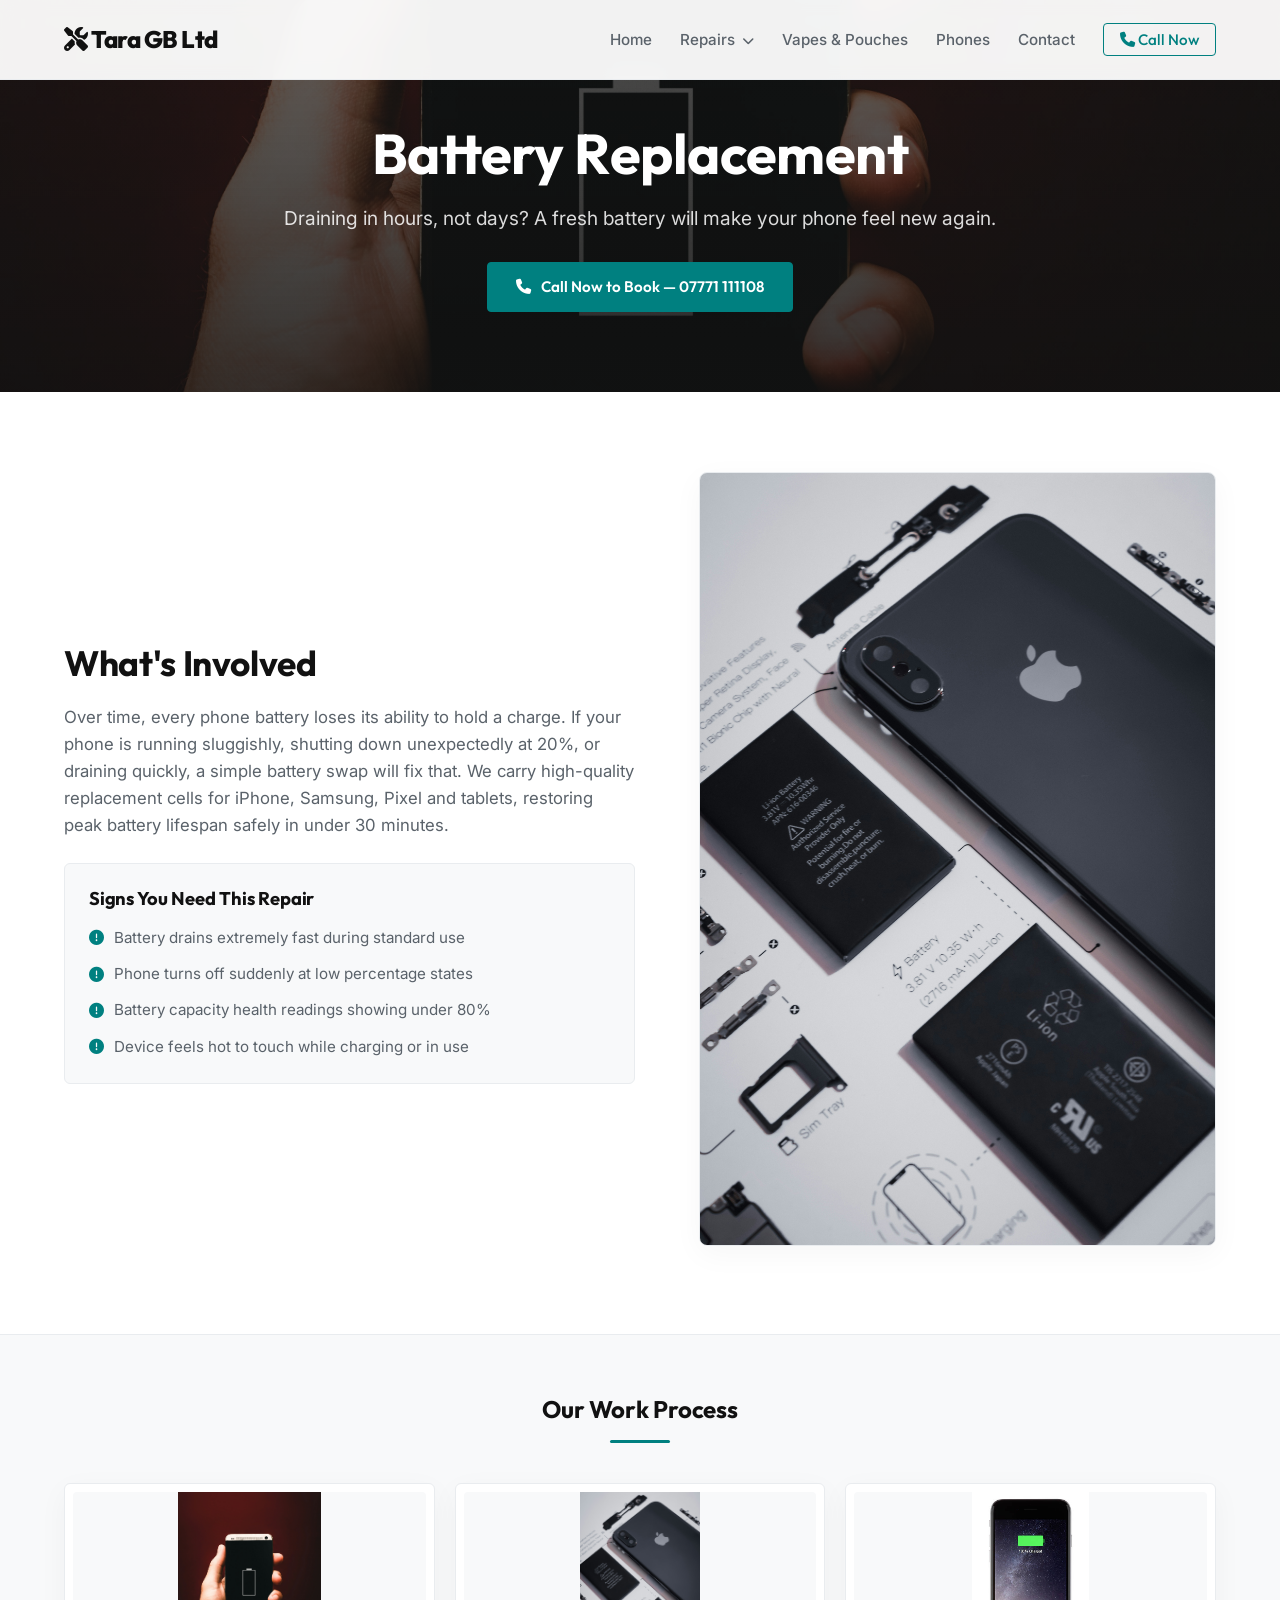
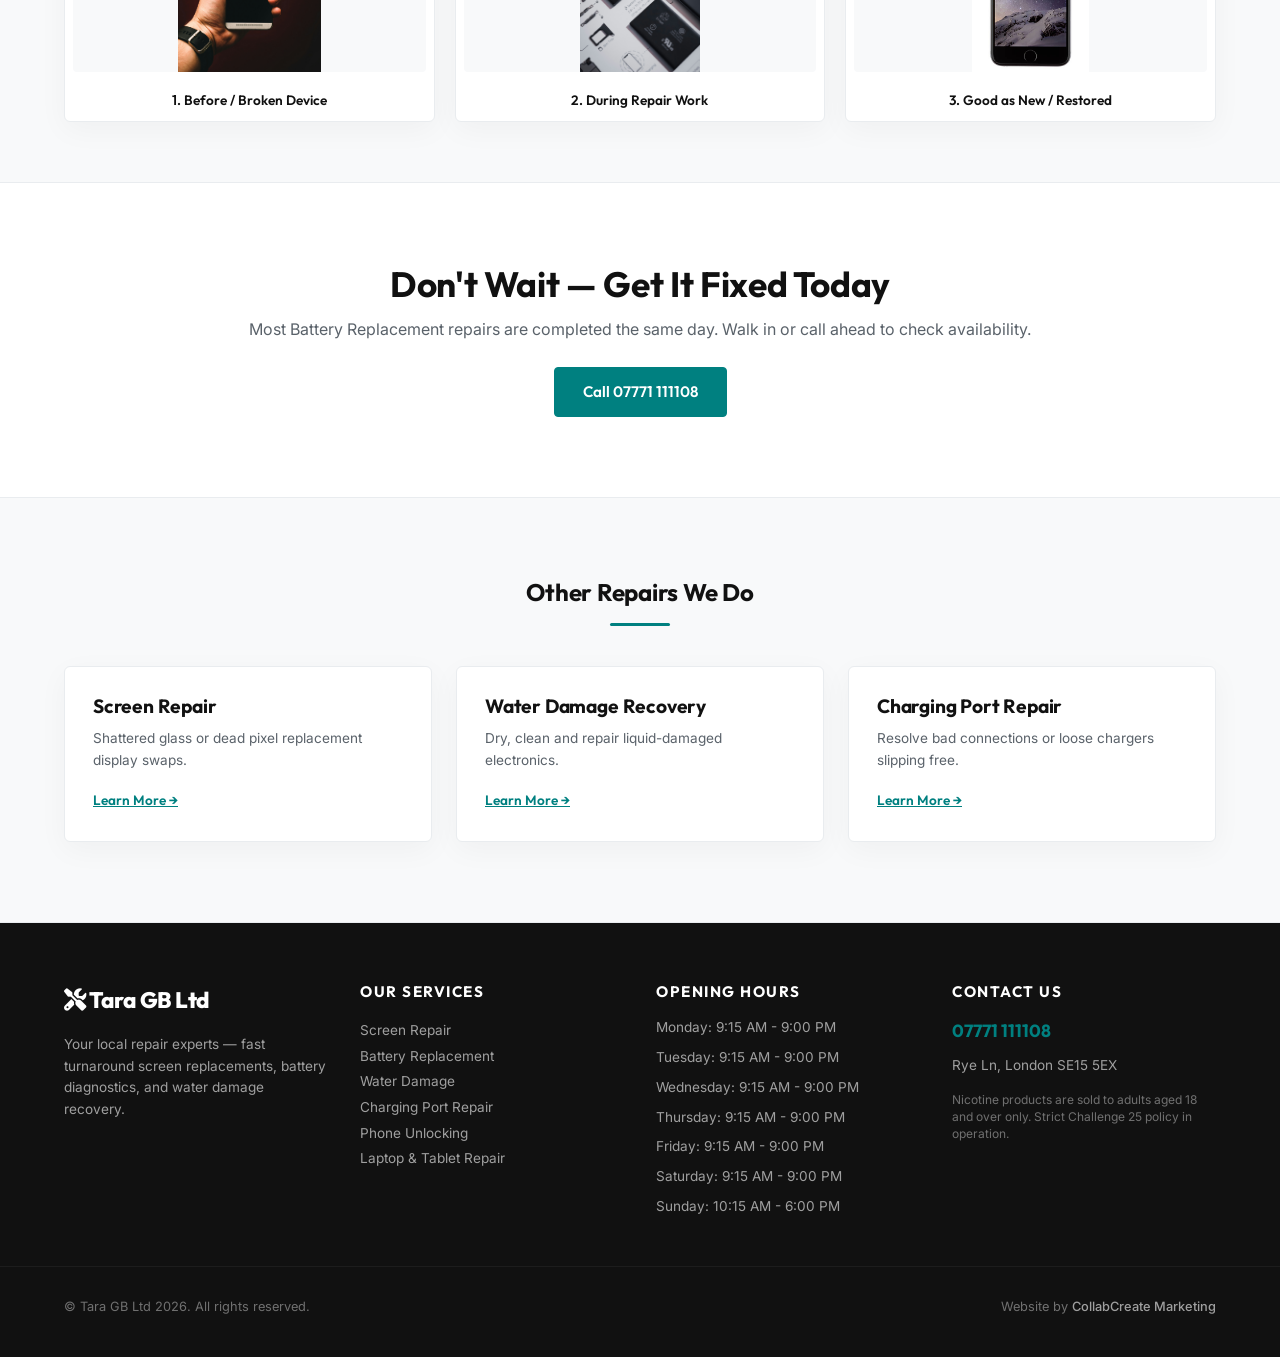
==== battery-replacement.html @ f4a38787 "Initial deploy of premium responsive site" ====
<!DOCTYPE html>
<html lang="en">
<head>
    <meta charset="UTF-8">
    <meta name="viewport" content="width=device-width, initial-scale=1.0">
    <title>Battery Replacement Repairs | Tara GB Ltd Peckham Rye, London</title>
    <link rel="stylesheet" href="styles.css">
    <link href="https://fonts.googleapis.com/css2?family=Inter:wght@300;400;500;600;700&family=Outfit:wght@400;500;600;700;800&display=swap" rel="stylesheet">
    <link rel="stylesheet" href="https://cdnjs.cloudflare.com/ajax/libs/font-awesome/6.4.0/css/all.min.css">
    
    <!-- Open Graph Metadata -->
    <meta property="og:title" content="Battery Replacement Repairs | Tara GB Ltd Peckham Rye, London">
    <meta property="og:description" content="Fast, premium screen repairs, battery replacements, water damage recovery, vapes, pouches, and refurbished phones in Peckham Rye, London.">
    <meta property="og:image" content="https://mowleed2000.github.io/tara-gb-ltd/storefront.webp">
    <meta property="og:url" content="https://mowleed2000.github.io/tara-gb-ltd/battery-replacement.html">
    <meta property="og:type" content="website">

    <!-- Microsoft Clarity Tracking Code -->
    <script type="text/javascript">
        (function(c,l,a,r,i,t,y){
            c[a]=c[a]||function(){(c[a].q=c[a].q||[]).push(arguments)};
            t=l.createElement(r);t.async=1;t.src="https://www.clarity.ms/tag/"+i;
            y=l.getElementsByTagName(r)[0];y.parentNode.insertBefore(t,y);
        })(window, document, "clarity", "script", "x1smlah9oa");
    </script>
</head>
<body>

    <nav class="navbar">
        <div class="container nav-container">
            <a href="index.html" class="logo"><i class="fa-solid fa-screwdriver-wrench"></i> Tara GB Ltd</a>
            <ul class="nav-links" id="navLinks">
                <li><a href="index.html">Home</a></li>
                <li class="dropdown">
                    <a href="#" class="dropdown-trigger">Repairs <i class="fa-solid fa-chevron-down" style="font-size:0.75rem; margin-left:3px;"></i></a>
                    <ul class="dropdown-menu">
                        <li><a href="screen-repair.html">Screen Repair</a></li>
                        <li><a href="battery-replacement.html">Battery Replacement</a></li>
                        <li><a href="water-damage.html">Water Damage</a></li>
                        <li><a href="charging-port.html">Charging Port Repair</a></li>
                        <li><a href="phone-unlocking.html">Phone Unlocking</a></li>
                        <li><a href="laptop-tablet.html">Laptop &amp; Tablet Repair</a></li>
                    </ul>
                </li>
                <li><a href="vapes-pouches.html">Vapes &amp; Pouches</a></li>
                <li><a href="phones-in-store.html">Phones</a></li>
                <li><a href="contact.html">Contact</a></li>
                <li><a href="tel:07771111108" class="btn-nav-cta"><i class="fa-solid fa-phone"></i> Call Now</a></li>
            </ul>
            <div class="hamburger" id="hamburger"><i class="fa-solid fa-bars"></i></div>
        </div>
    </nav>

            <section class="service-hero" style="background-image: linear-gradient(rgba(17, 17, 17, 0.65), rgba(17, 17, 17, 0.85)), url('Battery Replacment page 1.jpg');">
                <div class="container text-center reveal">
                    <h1>Battery Replacement</h1>
                    <p>Draining in hours, not days? A fresh battery will make your phone feel new again.</p>
                    <a href="tel:07771111108" class="btn btn-primary"><i class="fa-solid fa-phone"></i> Call Now to Book — 07771 111108</a>
                </div>
            </section>

            <section class="service-details">
                <div class="container details-grid">
                    <div class="details-text reveal">
                        <h2>What's Involved</h2>
                        <p>Over time, every phone battery loses its ability to hold a charge. If your phone is running sluggishly, shutting down unexpectedly at 20%, or draining quickly, a simple battery swap will fix that. We carry high-quality replacement cells for iPhone, Samsung, Pixel and tablets, restoring peak battery lifespan safely in under 30 minutes.</p>
                        
                        <div class="symptoms-box">
                            <h3>Signs You Need This Repair</h3>
                            <ul class="symptoms-list">
                                <li><i class='fa-solid fa-circle-exclamation'></i> Battery drains extremely fast during standard use</li><li><i class='fa-solid fa-circle-exclamation'></i> Phone turns off suddenly at low percentage states</li><li><i class='fa-solid fa-circle-exclamation'></i> Battery capacity health readings showing under 80%</li><li><i class='fa-solid fa-circle-exclamation'></i> Device feels hot to touch while charging or in use</li>
                            </ul>
                        </div>
                    </div>
                    <div class="details-image reveal">
                        <img src="Battery replacment page 2.jpg" alt="Technician working on device" class="in-process-img">
                    </div>
                </div>
            </section>

            <section class="service-gallery">
                <div class="container">
                    <div class="section-header text-center reveal">
                        <h2>Our Work Process</h2>
                        <div class="accent-divider"></div>
                    </div>
                    <div class="gallery-row battery-gallery reveal">
                        <div class="gallery-item-wrapper" onclick="openLightbox('Battery Replacment page 1.jpg', 'Before / Broken Device')">
                            <img src="Battery Replacment page 1.jpg" alt="Before repair">
                            <span>1. Before / Broken Device</span>
                        </div>
                        <div class="gallery-item-wrapper" onclick="openLightbox('Battery replacment page 2.jpg', 'During Repair Work')">
                            <img src="Battery replacment page 2.jpg" alt="During repair">
                            <span>2. During Repair Work</span>
                        </div>
                        <div class="gallery-item-wrapper" onclick="openLightbox('Battery fixed 100 percent.jpg', 'Good as New / Restored')">
                            <img src="Battery fixed 100 percent.jpg" alt="After repair">
                            <span>3. Good as New / Restored</span>
                        </div>
                    </div>
                </div>
            </section>

            <section class="service-cta text-center reveal">
                <div class="container">
                    <h2>Don't Wait — Get It Fixed Today</h2>
                    <p>Most Battery Replacement repairs are completed the same day. Walk in or call ahead to check availability.</p>
                    <a href="tel:07771111108" class="btn btn-primary">Call 07771 111108</a>
                </div>
            </section>

            <section class="related-services">
                <div class="container">
                    <div class="section-header text-center reveal">
                        <h2>Other Repairs We Do</h2>
                        <div class="accent-divider"></div>
                    </div>
                    <div class="related-grid reveal">
                        
                <div class="related-card">
                    <h3>Screen Repair</h3>
                    <p>Shattered glass or dead pixel replacement display swaps.</p>
                    <a href="screen-repair.html" class="learn-more">Learn More &rarr;</a>
                </div>
        
                <div class="related-card">
                    <h3>Water Damage Recovery</h3>
                    <p>Dry, clean and repair liquid-damaged electronics.</p>
                    <a href="water-damage.html" class="learn-more">Learn More &rarr;</a>
                </div>
        
                <div class="related-card">
                    <h3>Charging Port Repair</h3>
                    <p>Resolve bad connections or loose chargers slipping free.</p>
                    <a href="charging-port.html" class="learn-more">Learn More &rarr;</a>
                </div>
        
                    </div>
                </div>
            </section>
        
    <!-- Lightbox Modal -->
    <div id="lightboxModal" class="lightbox">
        <span class="lightbox-close" onclick="closeLightbox()">&times;</span>
        <img class="lightbox-content" id="lightboxImg">
        <div id="lightboxCaption" class="lightbox-caption"></div>
    </div>

    <footer class="footer">
        <div class="container footer-grid">
            <div class="footer-brand">
                <a href="index.html" class="footer-logo"><i class="fa-solid fa-screwdriver-wrench"></i> Tara GB Ltd</a>
                <p style="margin-top: 15px; font-size: 0.85rem; line-height: 1.6; color: rgba(255, 255, 255, 0.6);">Your local repair experts — fast turnaround screen replacements, battery diagnostics, and water damage recovery.</p>
            </div>
            <div class="footer-links">
                <h4>Our Services</h4>
                <p><a href="screen-repair.html">Screen Repair</a></p>
                <p><a href="battery-replacement.html">Battery Replacement</a></p>
                <p><a href="water-damage.html">Water Damage</a></p>
                <p><a href="charging-port.html">Charging Port Repair</a></p>
                <p><a href="phone-unlocking.html">Phone Unlocking</a></p>
                <p><a href="laptop-tablet.html">Laptop &amp; Tablet Repair</a></p>
            </div>
            <div class="footer-hours">
                <h4>Opening Hours</h4>
                <ul>
                    <li>Monday: 9:15 AM - 9:00 PM</li><li>Tuesday: 9:15 AM - 9:00 PM</li><li>Wednesday: 9:15 AM - 9:00 PM</li><li>Thursday: 9:15 AM - 9:00 PM</li><li>Friday: 9:15 AM - 9:00 PM</li><li>Saturday: 9:15 AM - 9:00 PM</li><li>Sunday: 10:15 AM - 6:00 PM</li>
                </ul>
            </div>
            <div class="footer-contact">
                <h4>Contact Us</h4>
                <p class="phone-num"><a href="tel:07771111108">07771 111108</a></p>
                <p style="margin-top: 10px; font-size: 0.85rem; color: rgba(255, 255, 255, 0.6);">Rye Ln, London SE15 5EX</p>
                <p style="margin-top: 15px; font-size: 0.75rem; color: rgba(255, 255, 255, 0.4); line-height: 1.4;">
                    Nicotine products are sold to adults aged 18 and over only. Strict Challenge 25 policy in operation.
                </p>
            </div>
        </div>
        <div class="footer-bottom">
            <div class="container" style="display: flex; justify-content: space-between; flex-wrap: wrap; gap: 10px; width: 100%;">
                <p>&copy; Tara GB Ltd 2026. All rights reserved.</p>
                <p class="agency-credit">Website by <a href="https://collabcreate.co.uk" target="_blank">CollabCreate Marketing</a></p>
            </div>
        </div>
    </footer>
    <script src="script.js"></script>
</body>
</html>
---- styles.css ----
/* CCM Tech Repair Site Stylesheet */
:root {
    --bg-main: #ffffff;
    --bg-card: #ffffff;
    --bg-alternate: #f8f9fa;
    --text-main: #111111;
    --text-muted: #5a626a;
    --border-color: #e9ecef;
    --primary: #008080;
    --primary-hover: #005a5a;
    --primary-glow: rgba(0, 128, 128, 0.15);
    --shadow: 0 8px 30px rgba(0, 0, 0, 0.04);
    --font-sans: 'Inter', sans-serif;
    --font-heading: 'Outfit', sans-serif;
    --nav-height: 80px;
}

/* Global Reset */
* {
    margin: 0;
    padding: 0;
    box-sizing: border-box;
}

html, body {
    width: 100%;
    overflow-x: hidden;
    background-color: var(--bg-main);
    color: var(--text-main);
    font-family: var(--font-sans);
    line-height: 1.6;
    scroll-behavior: smooth;
}

/* Layout Utilities */
.container {
    max-width: 1200px;
    margin: 0 auto;
    padding: 0 24px;
    width: 100%;
}

.text-center {
    text-align: center;
}

.primary-text {
    color: var(--primary);
}

.accent-divider {
    width: 60px;
    height: 3px;
    background-color: var(--primary);
    margin: 16px auto 0;
    border-radius: 2px;
}

.section-subtitle {
    display: inline-block;
    font-family: var(--font-heading);
    font-size: 0.8rem;
    font-weight: 700;
    text-transform: uppercase;
    letter-spacing: 3px;
    color: var(--primary);
    margin-bottom: 12px;
}

/* Typography */
h1, h2, h3, h4 {
    font-family: var(--font-heading);
    font-weight: 700;
    letter-spacing: -0.01em;
    line-height: 1.2;
}

/* Scroll Animations */
.reveal {
    opacity: 0;
    transform: translateY(30px);
    transition: all 0.8s cubic-bezier(0.16, 1, 0.3, 1);
}

.reveal.active {
    opacity: 1;
    transform: translateY(0);
}

/* Buttons */
.btn {
    display: inline-flex;
    align-items: center;
    justify-content: center;
    gap: 10px;
    padding: 12px 28px;
    font-family: var(--font-heading);
    font-size: 0.95rem;
    font-weight: 600;
    text-decoration: none;
    border-radius: 4px;
    transition: all 0.3s ease;
    cursor: pointer;
    border: none;
}

.btn-primary {
    background-color: var(--primary);
    color: #ffffff;
    border: 1px solid var(--primary);
}

.btn-primary:hover {
    background-color: var(--primary-hover);
    border-color: var(--primary-hover);
    transform: translateY(-2px);
    box-shadow: 0 8px 20px var(--primary-glow);
}

.btn-outline {
    background-color: transparent;
    color: var(--text-main);
    border: 1px solid var(--border-color);
}

.btn-outline:hover {
    background-color: var(--bg-alternate);
    border-color: var(--primary);
    color: var(--primary);
    transform: translateY(-2px);
}

/* Navigation Bar */
.navbar {
    position: fixed;
    top: 0;
    left: 0;
    width: 100%;
    height: var(--nav-height);
    background-color: rgba(255, 255, 255, 0.95);
    backdrop-filter: blur(8px);
    -webkit-backdrop-filter: blur(8px);
    border-bottom: 1px solid var(--border-color);
    z-index: 1000;
    display: flex;
    align-items: center;
}

.nav-container {
    display: flex;
    justify-content: space-between;
    align-items: center;
}

.logo {
    font-family: var(--font-heading);
    font-size: 1.5rem;
    font-weight: 800;
    color: var(--text-main);
    text-decoration: none;
    letter-spacing: -0.5px;
}

.nav-links {
    display: flex;
    align-items: center;
    list-style: none;
    gap: 28px;
}

.nav-links a {
    color: var(--text-muted);
    text-decoration: none;
    font-size: 0.95rem;
    font-weight: 500;
    transition: color 0.3s ease;
}

.nav-links a:hover {
    color: var(--text-main);
}

.btn-nav-cta {
    background-color: transparent;
    color: var(--primary) !important;
    border: 1px solid var(--primary);
    padding: 6px 16px;
    border-radius: 4px;
    font-family: var(--font-heading);
    font-size: 0.85rem;
    font-weight: 600;
    transition: all 0.3s ease;
}

.btn-nav-cta:hover {
    background-color: var(--primary);
    color: #ffffff !important;
}

.hamburger {
    display: none;
    color: var(--text-main);
    font-size: 1.4rem;
    cursor: pointer;
}

/* Dropdown Menu */
.dropdown {
    position: relative;
}

.dropdown-menu {
    display: none;
    position: absolute;
    top: 100%;
    left: 0;
    background-color: var(--bg-card);
    border: 1px solid var(--border-color);
    box-shadow: var(--shadow);
    list-style: none;
    min-width: 220px;
    border-radius: 4px;
    padding: 10px 0;
    z-index: 100;
}

.dropdown-menu li a {
    display: block;
    padding: 10px 20px;
    color: var(--text-main);
    font-size: 0.9rem;
    text-transform: none;
    letter-spacing: normal;
}

.dropdown-menu li a:hover {
    background-color: var(--bg-alternate);
    color: var(--primary);
}

.dropdown:hover .dropdown-menu {
    display: block;
}

/* Hero Section */
.hero {
    padding: calc(var(--nav-height) + 60px) 0 80px;
    background-size: cover;
    background-position: center;
    position: relative;
}

.hero-grid {
    display: grid;
    grid-template-columns: 1.1fr 0.9fr;
    gap: 48px;
    align-items: center;
}

.hero-content .eyebrow {
    font-family: var(--font-heading);
    color: var(--primary);
    font-size: 0.8rem;
    font-weight: 700;
    text-transform: uppercase;
    letter-spacing: 3px;
    margin-bottom: 20px;
    display: block;
}

.hero h1 {
    font-size: 3.8rem;
    margin-bottom: 20px;
    color: var(--text-main);
}

.hero-tagline {
    font-size: 1.15rem;
    color: var(--text-muted);
    margin-bottom: 32px;
}

.hero-btns {
    display: flex;
    gap: 16px;
    margin-bottom: 32px;
}

.walk-ins-tag {
    display: flex;
    flex-wrap: wrap;
    gap: 12px;
}

.badge {
    display: inline-flex;
    align-items: center;
    gap: 6px;
    background-color: var(--bg-alternate);
    border: 1px solid var(--border-color);
    color: var(--text-muted);
    padding: 6px 12px;
    border-radius: 4px;
    font-size: 0.8rem;
    font-weight: 600;
}

.badge i {
    color: var(--primary);
}

.hero-image-wrapper {
    position: relative;
    width: 100%;
}

.hero-image-frame {
    position: relative;
    border: 1px solid var(--border-color);
    padding: 10px;
    border-radius: 8px;
    background-color: var(--bg-card);
    box-shadow: var(--shadow);
    cursor: pointer;
    overflow: hidden;
}

.hero-image {
    width: 100%;
    border-radius: 4px;
    display: block;
    object-fit: cover;
    aspect-ratio: 4/5;
    transition: transform 0.5s ease;
}

.hero-image-frame:hover .hero-image {
    transform: scale(1.02);
}

.frame-overlay {
    position: absolute;
    top: 10px;
    left: 10px;
    right: 10px;
    bottom: 10px;
    background-color: rgba(17, 17, 17, 0.85);
    display: flex;
    flex-direction: column;
    align-items: center;
    justify-content: center;
    gap: 10px;
    color: #ffffff;
    opacity: 0;
    transition: opacity 0.3s ease;
    border-radius: 4px;
}

.hero-image-frame:hover .frame-overlay {
    opacity: 1;
}

.frame-overlay i {
    font-size: 1.8rem;
    color: var(--primary);
}

.frame-overlay span {
    font-family: var(--font-heading);
    font-size: 0.8rem;
    font-weight: 600;
    text-transform: uppercase;
    letter-spacing: 1.5px;
}

/* Services Grid on Home */
.services {
    padding: 80px 0;
    background-color: var(--bg-alternate);
    border-top: 1px solid var(--border-color);
    border-bottom: 1px solid var(--border-color);
}

.services .section-header {
    margin-bottom: 48px;
}

.services .subheading {
    color: var(--text-muted);
    font-size: 1.05rem;
    margin-top: 8px;
}

.services-grid {
    display: grid;
    grid-template-columns: repeat(3, 1fr);
    gap: 24px;
}

.service-card-link {
    text-decoration: none;
}

.service-card {
    height: 280px;
    border-radius: 8px;
    background-size: cover;
    background-position: center;
    position: relative;
    overflow: hidden;
    display: flex;
    align-items: flex-end;
    transition: transform 0.3s ease, box-shadow 0.3s ease;
}

.service-card::after {
    content: '';
    position: absolute;
    top: 0;
    left: 0;
    width: 100%;
    height: 100%;
    background: linear-gradient(to top, rgba(17, 17, 17, 0.95) 0%, rgba(17, 17, 17, 0.4) 60%, rgba(17, 17, 17, 0.1) 100%);
    z-index: 1;
    transition: background 0.3s ease;
}

.service-card:hover {
    transform: translateY(-4px);
    box-shadow: 0 12px 30px rgba(0, 0, 0, 0.15);
}

.service-card:hover::after {
    background: linear-gradient(to top, rgba(17, 17, 17, 0.98) 0%, rgba(17, 17, 17, 0.5) 60%, rgba(17, 17, 17, 0.2) 100%);
}

.card-content {
    padding: 24px;
    color: #ffffff;
    width: 100%;
    z-index: 2;
}

.service-card h3 {
    font-size: 1.4rem;
    margin-bottom: 6px;
    color: #ffffff;
}

.service-card p {
    font-size: 0.85rem;
    color: rgba(255, 255, 255, 0.8);
    margin-bottom: 12px;
}

.learn-more {
    font-family: var(--font-heading);
    font-size: 0.85rem;
    font-weight: 600;
    color: var(--primary);
}

/* Why Us Section */
.why-us {
    padding: 80px 0;
}

.why-us-grid {
    display: grid;
    grid-template-columns: repeat(3, 1fr);
    gap: 32px;
    margin-top: 48px;
}

.why-card {
    background-color: var(--bg-card);
    border: 1px solid var(--border-color);
    border-radius: 8px;
    padding: 32px;
    box-shadow: var(--shadow);
}

.why-icon {
    font-size: 2.2rem;
    color: var(--primary);
    margin-bottom: 20px;
}

.why-card h3 {
    font-size: 1.25rem;
    margin-bottom: 12px;
}

.why-card p {
    color: var(--text-muted);
    font-size: 0.9rem;
}

/* Vapes Teaser */
.vapes-teaser {
    padding: 80px 0;
    background-color: var(--bg-alternate);
    border-top: 1px solid var(--border-color);
    border-bottom: 1px solid var(--border-color);
}

.vapes-teaser-grid {
    display: grid;
    grid-template-columns: 1.1fr 0.9fr;
    gap: 48px;
    align-items: center;
}

.vapes-teaser-content h2 {
    font-size: 2.5rem;
    margin-bottom: 16px;
}

.vapes-teaser-content p {
    color: var(--text-muted);
    margin-bottom: 24px;
    font-size: 1.05rem;
}

.disclaimer-text {
    font-size: 0.75rem;
    color: var(--text-muted);
    margin-top: 16px;
}

.vape-brand-anchors {
    display: flex;
    justify-content: center;
    gap: 20px;
}

.teaser-brand-img {
    width: 45%;
    max-width: 180px;
    border-radius: 8px;
    border: 1px solid var(--border-color);
    box-shadow: var(--shadow);
}

/* Phones Teaser */
.phones-teaser {
    padding: 80px 0;
}

.phones-teaser-grid {
    display: grid;
    grid-template-columns: 1fr 1fr;
    gap: 48px;
    align-items: center;
}

.phones-teaser-content h2 {
    font-size: 2.5rem;
    margin-bottom: 16px;
}

.phones-teaser-content p {
    color: var(--text-muted);
    margin-bottom: 24px;
    font-size: 1.05rem;
}

.phone-anchors-grid {
    display: grid;
    grid-template-columns: repeat(3, 1fr);
    gap: 16px;
}

.phone-item-card {
    text-align: center;
    background-color: var(--bg-alternate);
    border: 1px solid var(--border-color);
    padding: 16px;
    border-radius: 8px;
}

.phone-item-card img {
    width: 100%;
    height: auto;
    max-height: 120px;
    object-fit: contain;
    margin-bottom: 10px;
}

.phone-item-card span {
    font-family: var(--font-heading);
    font-size: 0.8rem;
    font-weight: 600;
}

/* Reviews on Home */
.reviews {
    padding: 80px 0;
    background-color: var(--bg-alternate);
    border-top: 1px solid var(--border-color);
    border-bottom: 1px solid var(--border-color);
}

.reviews-grid {
    display: grid;
    grid-template-columns: repeat(3, 1fr);
    gap: 24px;
    margin-top: 40px;
}

.review-card {
    background-color: var(--bg-card);
    border: 1px solid var(--border-color);
    padding: 32px;
    border-radius: 6px;
    box-shadow: var(--shadow);
    display: flex;
    flex-direction: column;
    justify-content: space-between;
}

.review-card .review-text {
    font-style: italic;
    font-size: 0.95rem;
    color: var(--text-muted);
    margin-bottom: 20px;
}

.review-author {
    font-family: var(--font-heading);
    font-weight: 600;
    font-size: 0.85rem;
    display: flex;
    justify-content: space-between;
    align-items: center;
}

.stars {
    color: #ffb400;
    font-size: 0.8rem;
}

/* Final CTA */
.final-cta {
    padding: 100px 0;
    background-size: cover;
    background-position: center;
    color: #ffffff;
}

.final-cta h2 {
    font-size: 3rem;
    margin-bottom: 16px;
    color: #ffffff;
}

.final-cta p {
    font-size: 1.15rem;
    color: rgba(255, 255, 255, 0.85);
    margin-bottom: 30px;
}

.btn-large {
    padding: 14px 40px;
    font-size: 1.1rem;
}

/* Service Page Styling */
.service-hero {
    padding: 120px 0 80px;
    background-size: cover;
    background-position: center;
    color: #ffffff;
}

.service-hero h1 {
    font-size: 3.5rem;
    color: #ffffff;
    margin-bottom: 16px;
}

.service-hero p {
    font-size: 1.2rem;
    color: rgba(255, 255, 255, 0.85);
    margin-bottom: 28px;
}

.details-grid {
    display: grid;
    grid-template-columns: 1.05fr 0.95fr;
    gap: 64px;
    align-items: center;
}

.service-details {
    padding: 80px 0;
}

.details-text h2 {
    font-size: 2.2rem;
    margin-bottom: 20px;
}

.details-text p {
    color: var(--text-muted);
    font-size: 1.05rem;
    margin-bottom: 24px;
}

.symptoms-box {
    background-color: var(--bg-alternate);
    border: 1px solid var(--border-color);
    padding: 24px;
    border-radius: 6px;
}

.symptoms-box h3 {
    font-size: 1.15rem;
    margin-bottom: 16px;
}

.symptoms-list {
    list-style: none;
    display: flex;
    flex-direction: column;
    gap: 12px;
}

.symptoms-list li {
    font-size: 0.95rem;
    color: var(--text-muted);
    display: flex;
    align-items: center;
    gap: 10px;
}

.symptoms-list li i {
    color: var(--primary);
}

.in-process-img {
    width: 100%;
    border-radius: 8px;
    border: 1px solid var(--border-color);
    box-shadow: var(--shadow);
}

.service-gallery {
    padding: 60px 0;
    background-color: var(--bg-alternate);
    border-top: 1px solid var(--border-color);
    border-bottom: 1px solid var(--border-color);
}

.gallery-row {
    display: grid;
    grid-template-columns: repeat(auto-fit, minmax(250px, 1fr));
    gap: 20px;
    margin-top: 40px;
}

.gallery-item-wrapper {
    background-color: var(--bg-card);
    border: 1px solid var(--border-color);
    border-radius: 6px;
    padding: 8px;
    cursor: pointer;
    text-align: center;
    box-shadow: var(--shadow);
}

.gallery-item-wrapper img {
    width: 100%;
    height: 180px;
    object-fit: cover;
    border-radius: 4px;
    margin-bottom: 8px;
}

.gallery-item-wrapper span {
    font-family: var(--font-heading);
    font-size: 0.85rem;
    font-weight: 600;
}

/* Battery gallery containment (Checklist Issue 6) */
.battery-gallery .gallery-item-wrapper img {
    object-fit: contain !important;
    background-color: var(--bg-alternate);
}

.service-cta {
    padding: 80px 0;
}

.service-cta h2 {
    font-size: 2.2rem;
    margin-bottom: 12px;
}

.service-cta p {
    color: var(--text-muted);
    margin-bottom: 24px;
}

.related-services {
    padding: 80px 0;
    background-color: var(--bg-alternate);
    border-top: 1px solid var(--border-color);
}

.related-grid {
    display: grid;
    grid-template-columns: repeat(3, 1fr);
    gap: 24px;
    margin-top: 40px;
}

.related-card {
    background-color: var(--bg-card);
    border: 1px solid var(--border-color);
    padding: 28px;
    border-radius: 6px;
    box-shadow: var(--shadow);
}

.related-card h3 {
    font-size: 1.2rem;
    margin-bottom: 10px;
}

.related-card p {
    font-size: 0.85rem;
    color: var(--text-muted);
    margin-bottom: 16px;
}

/* Page Hero Template */
.page-hero {
    padding: calc(var(--nav-height) + 40px) 0 40px;
    border-bottom: 1px solid var(--border-color);
    background-color: var(--bg-alternate);
}

.page-hero h1 {
    font-size: 3rem;
    margin-bottom: 8px;
}

.page-hero p {
    font-size: 1.1rem;
    color: var(--text-muted);
}

/* Vapes Page Specific */
.pouches-section, .vapes-section {
    padding: 80px 0;
}

.pouches-section {
    border-bottom: 1px solid var(--border-color);
}

.pouches-grid {
    display: grid;
    grid-template-columns: repeat(5, 1fr);
    gap: 20px;
    margin-top: 48px;
}

.vapes-grid-two {
    display: grid;
    grid-template-columns: repeat(2, 1fr);
    gap: 24px;
    max-width: 600px;
    margin: 48px auto 0;
}

.brand-card, .brand-card-two {
    background-color: var(--bg-card);
    border: 1px solid var(--border-color);
    padding: 16px;
    border-radius: 8px;
    text-align: center;
    box-shadow: var(--shadow);
}

.brand-card img, .brand-card-two img {
    width: 100%;
    height: 140px;
    object-fit: contain;
    margin-bottom: 12px;
}

.brand-card h3, .brand-card-two h3 {
    font-size: 1rem;
    font-family: var(--font-heading);
    font-weight: 700;
}

.vapes-cta, .phones-cta, .contact-cta {
    padding: 60px 0;
    background-color: var(--bg-alternate);
    border-top: 1px solid var(--border-color);
    border-bottom: 1px solid var(--border-color);
}

/* Refurbished Phones Page */
.phones-section {
    padding: 80px 0;
}

.intro-paragraph {
    max-width: 700px;
    margin: 0 auto 48px;
    font-size: 1.05rem;
    color: var(--text-muted);
}

.phones-grid {
    display: grid;
    grid-template-columns: repeat(3, 1fr);
    gap: 24px;
}

.phone-product-card {
    background-color: var(--bg-card);
    border: 1px solid var(--border-color);
    padding: 24px;
    border-radius: 8px;
    text-align: center;
    box-shadow: var(--shadow);
}

.phone-product-card img {
    width: 100%;
    height: 180px;
    object-fit: contain;
    margin-bottom: 16px;
}

.phone-product-card h3 {
    font-size: 1.15rem;
    margin-bottom: 8px;
}

.avail-badge {
    display: inline-block;
    font-family: var(--font-heading);
    font-size: 0.75rem;
    font-weight: 700;
    color: var(--primary);
    background-color: var(--primary-glow);
    padding: 4px 12px;
    border-radius: 20px;
}

/* Contact Page Specific */
.contact-details-section {
    padding: 80px 0;
}

.contact-grid-page {
    display: grid;
    grid-template-columns: 1fr 1fr;
    gap: 64px;
    align-items: center;
}

.contact-left-info h2 {
    font-size: 2.5rem;
    margin-bottom: 12px;
}

.phone-large {
    font-family: var(--font-heading);
    font-size: 1.6rem;
    font-weight: 700;
    margin-bottom: 30px;
}

.phone-large a {
    color: var(--primary);
    text-decoration: none;
}

.hours-box h3 {
    font-size: 1.15rem;
    margin-bottom: 16px;
}

.contact-hours-table {
    width: 100%;
    border-collapse: collapse;
}

.contact-hours-table tr {
    border-bottom: 1px solid var(--border-color);
}

.contact-hours-table tr:last-child {
    border-bottom: none;
}

.contact-hours-table td {
    padding: 10px 0;
    font-size: 0.95rem;
    color: var(--text-muted);
}

.contact-hours-table td:last-child {
    text-align: right;
    font-weight: 600;
    color: var(--text-main);
}

.exterior-img-container {
    width: 100%;
}

.exterior-img-style {
    width: 100%;
    max-height: 400px;
    object-fit: contain;
    border-radius: 8px;
    border: 1px solid var(--border-color);
    box-shadow: var(--shadow);
    margin: 0 auto;
    display: block;
}

.map-section {
    padding: 60px 0;
    background-color: var(--bg-alternate);
    border-top: 1px solid var(--border-color);
    border-bottom: 1px solid var(--border-color);
}

.contact-map-wrapper iframe {
    display: block;
    box-shadow: var(--shadow);
    border: 1px solid var(--border-color) !important;
    margin-top: 40px;
}

/* Footer Styling */
.footer {
    padding: 60px 0 40px;
    background-color: #111111;
    color: #ffffff;
    border-top: 1px solid var(--border-color);
}

.footer-grid {
    display: grid;
    grid-template-columns: repeat(4, 1fr);
    gap: 32px;
}

.footer-brand p {
    font-size: 0.85rem;
    color: rgba(255, 255, 255, 0.6);
    margin-top: 12px;
}

.footer-logo {
    font-family: var(--font-heading);
    font-size: 1.4rem;
    font-weight: 800;
    color: #ffffff;
    text-decoration: none;
    letter-spacing: -0.5px;
}

.footer-logo .primary-text {
    color: var(--primary);
}

.footer-links h4, .footer-hours h4, .footer-contact h4 {
    font-size: 0.95rem;
    font-family: var(--font-heading);
    text-transform: uppercase;
    letter-spacing: 1.5px;
    color: #ffffff;
    margin-bottom: 16px;
}

.footer-links p a {
    color: rgba(255, 255, 255, 0.6);
    text-decoration: none;
    font-size: 0.85rem;
    transition: color 0.3s ease;
}

.footer-links p a:hover {
    color: var(--primary);
}

.footer-hours ul {
    list-style: none;
    display: flex;
    flex-direction: column;
    gap: 8px;
    font-size: 0.85rem;
    color: rgba(255, 255, 255, 0.6);
}

.footer-contact p {
    font-size: 0.85rem;
    color: rgba(255, 255, 255, 0.6);
    margin-bottom: 6px;
}

.footer-contact p.phone-num a {
    font-family: var(--font-heading);
    font-weight: 700;
    color: var(--primary);
    font-size: 1.1rem;
    text-decoration: none;
}

.footer-bottom {
    display: flex;
    justify-content: space-between;
    align-items: center;
    border-top: 1px solid rgba(255, 255, 255, 0.05);
    padding-top: 30px;
    margin-top: 48px;
    color: rgba(255, 255, 255, 0.4);
    font-size: 0.8rem;
    flex-wrap: wrap;
    gap: 16px;
}

.agency-credit a {
    color: rgba(255, 255, 255, 0.6);
    text-decoration: none;
    font-weight: 500;
}

.agency-credit a:hover {
    color: var(--primary);
}

/* Lightbox Modal */
.lightbox {
    display: none;
    position: fixed;
    z-index: 2000;
    left: 0;
    top: 0;
    width: 100%;
    height: 100%;
    background-color: rgba(17, 17, 17, 0.95);
    align-items: center;
    justify-content: center;
    flex-direction: column;
}

.lightbox.active {
    display: flex;
    width: 100% !important;
}

.lightbox-content {
    margin: auto;
    display: block;
    max-width: 90%;
    max-height: 80vh;
    border-radius: 8px;
    border: 1px solid var(--border-color);
}

.lightbox-caption {
    margin: 15px auto;
    width: 80%;
    text-align: center;
    color: var(--primary);
    font-family: var(--font-heading);
    font-weight: 600;
    font-size: 1.2rem;
}

.lightbox-close {
    position: absolute;
    top: 24px;
    right: 32px;
    color: #ffffff;
    font-size: 2.5rem;
    font-weight: bold;
    cursor: pointer;
}

.lightbox-close:hover {
    color: var(--primary);
}

/* Responsive Rules (Mobile Optimization Checklist - Issue 3, 5) */
@media (max-width: 992px) {
    h1 { font-size: 2.8rem !important; }
    h2 { font-size: 1.8rem !important; }
    .hero-grid { grid-template-columns: 1fr; text-align: center; }
    .hero-btns { justify-content: center; }
    .walk-ins-tag { justify-content: center; }
    .hero-image-wrapper { max-width: 450px; margin: 0 auto; }
    .services-grid { grid-template-columns: repeat(2, 1fr); }
    .why-us-grid { grid-template-columns: 1fr; gap: 20px; }
    .vapes-teaser-grid, .phones-teaser-grid, .contact-grid-page, .details-grid { grid-template-columns: 1fr; text-align: center; }
    .vape-brand-anchors { justify-content: center; }
    .phone-anchors-grid { max-width: 500px; margin: 0 auto; }
    .reviews-grid, .related-grid, .phones-grid { grid-template-columns: 1fr; }
    .footer-grid { grid-template-columns: repeat(2, 1fr); }
    .pouches-grid { grid-template-columns: repeat(3, 1fr); }
    .exterior-img-style { max-height: 300px; }
}

@media (max-width: 768px) {
    .service-hero h1 { font-size: 2.2rem !important; }
    .page-hero h1 { font-size: 2.2rem !important; }
    .container { padding: 0 20px !important; }
    .hamburger { display: block; }
    .nav-links {
        display: none;
        flex-direction: column;
        position: absolute;
        top: var(--nav-height);
        left: 0;
        right: 0;
        width: 100% !important;
        box-sizing: border-box;
        background-color: rgba(255, 255, 255, 0.98);
        border-bottom: 1px solid var(--border-color);
        padding: 30px;
        gap: 20px;
        align-items: center;
        box-shadow: var(--shadow);
    }
    .nav-links.active { display: flex; }
    .dropdown-menu { 
        position: static; 
        box-shadow: none; 
        border: none; 
        text-align: center; 
        display: none; 
        padding: 10px 0; 
        width: 100%;
        background-color: var(--bg-alternate);
        border-radius: 6px;
    }
    .dropdown-menu.active {
        display: block !important;
    }
    .dropdown:hover .dropdown-menu { display: none; } /* disable hover on mobile */
    .dropdown.active .dropdown-menu { display: block; }
    .footer-grid { grid-template-columns: 1fr; text-align: center; }
    .footer-hours ul { align-items: center; }
    .footer-bottom { flex-direction: column; text-align: center; }
    .pouches-grid { grid-template-columns: repeat(2, 1fr); }
    
    /* Phone Unlocking Hero Position Adjust (Checklist Issue 4) */
    .phone-unlock-hero {
        background-position: center 25% !important;
    }
    
    /* Expand buttons on mobile */
    .btn {
        width: 100%;
    }
    .hero-btns {
        flex-direction: column;
        align-items: center;
        width: 100%;
    }
    .hero-btns .btn {
        width: 100%;
        max-width: 350px;
    }
}
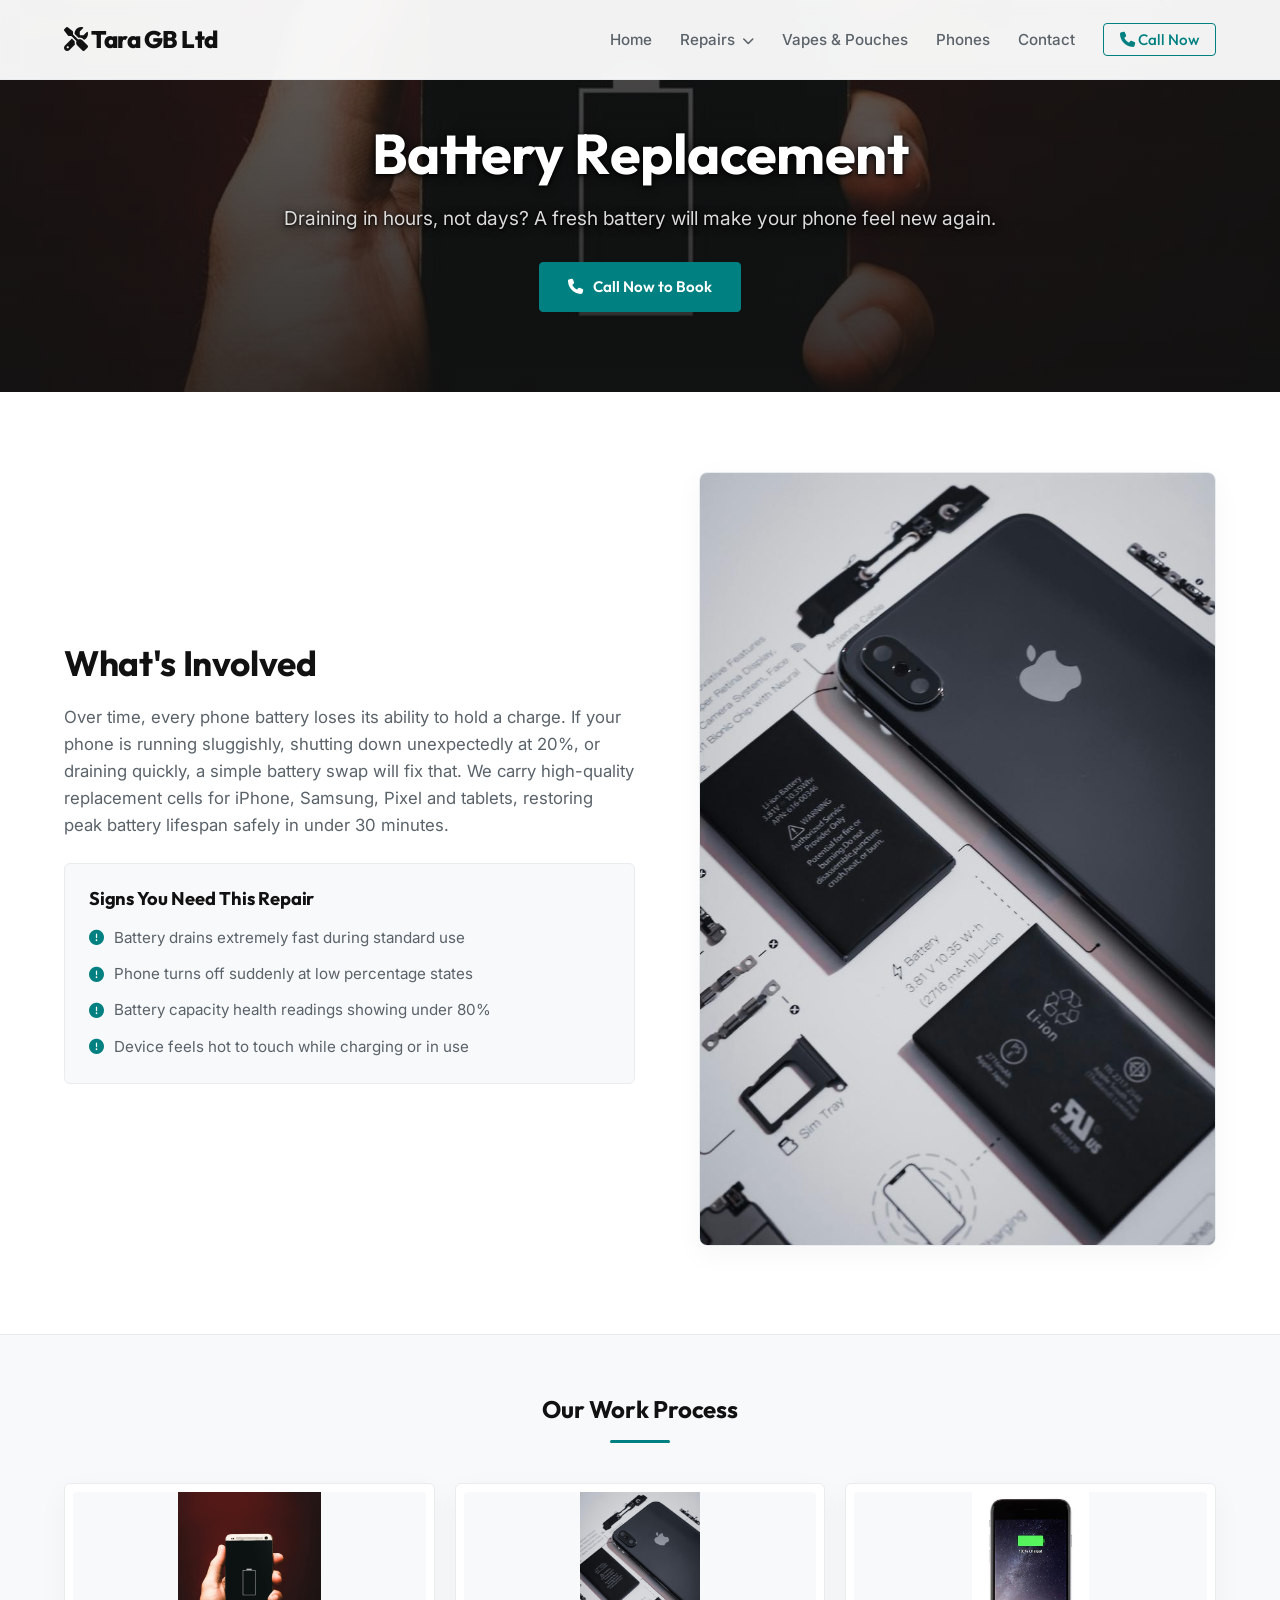
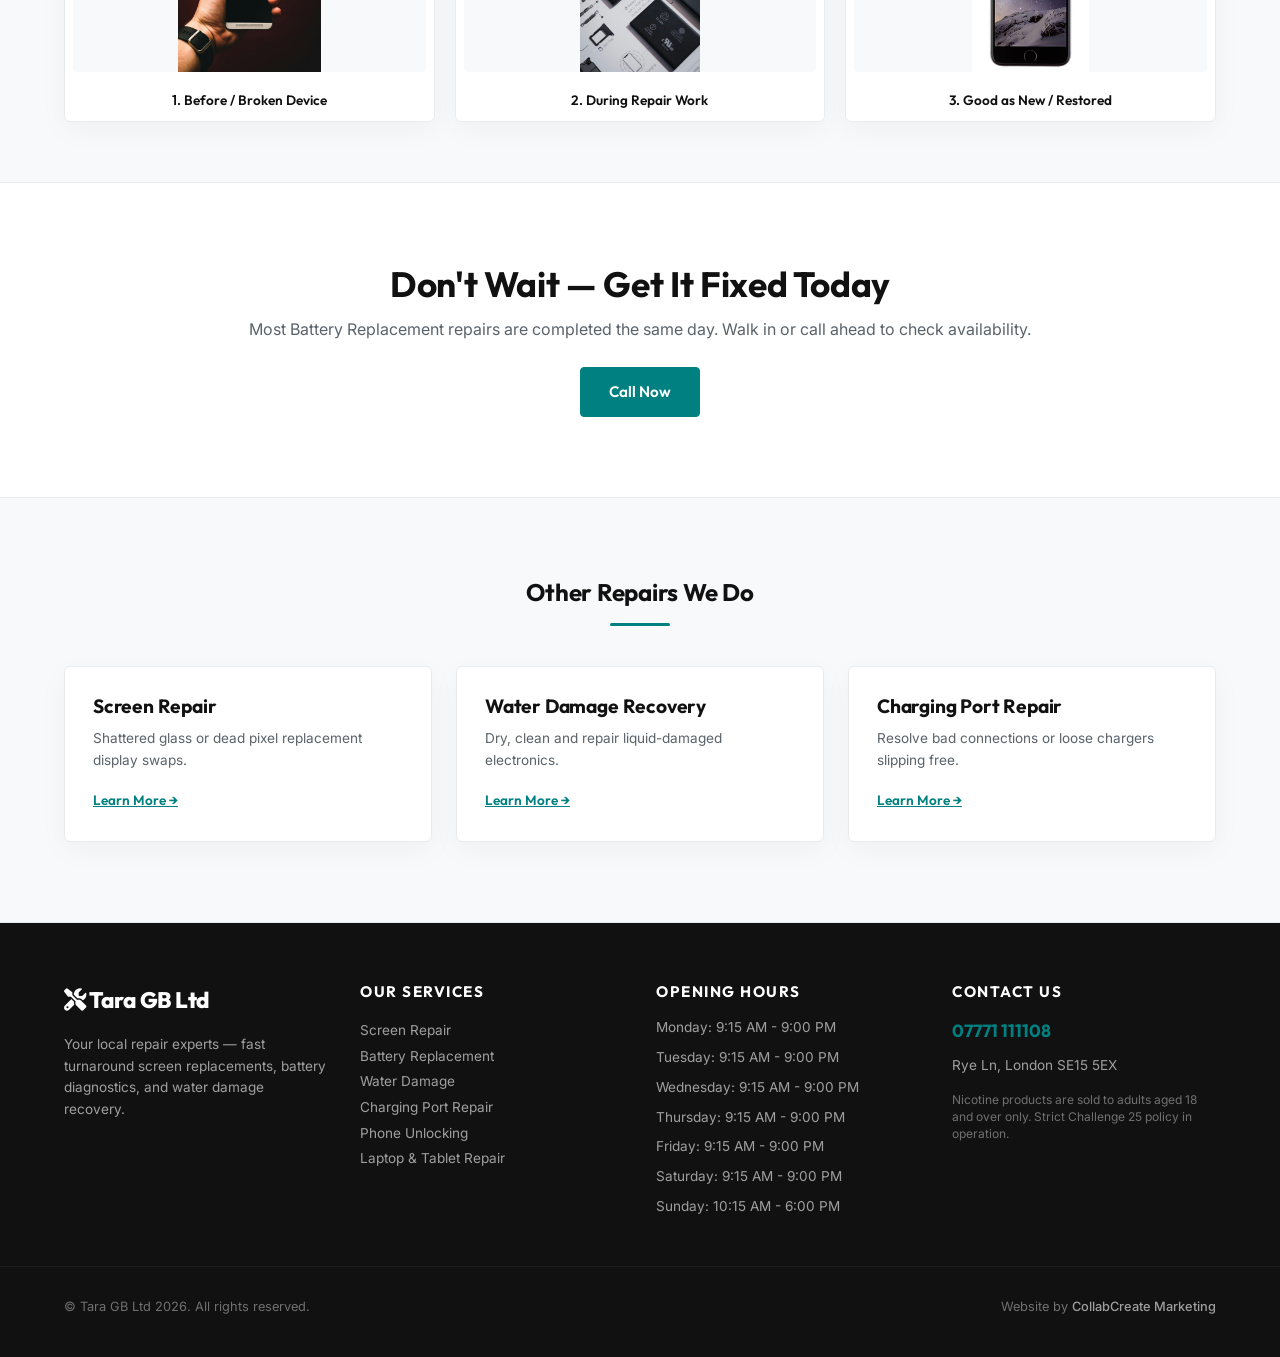
==== commit acf1de15: "Deploy premium responsive outreach site" ====
--- a/battery-replacement.html
+++ b/battery-replacement.html
@@ -55,7 +55,7 @@
                 <div class="container text-center reveal">
                     <h1>Battery Replacement</h1>
                     <p>Draining in hours, not days? A fresh battery will make your phone feel new again.</p>
-                    <a href="tel:07771111108" class="btn btn-primary"><i class="fa-solid fa-phone"></i> Call Now to Book — 07771 111108</a>
+                    <a href="tel:07771111108" class="btn btn-primary"><i class="fa-solid fa-phone"></i> Call Now to Book</a>
                 </div>
             </section>
 
@@ -105,7 +105,7 @@
                 <div class="container">
                     <h2>Don't Wait — Get It Fixed Today</h2>
                     <p>Most Battery Replacement repairs are completed the same day. Walk in or call ahead to check availability.</p>
-                    <a href="tel:07771111108" class="btn btn-primary">Call 07771 111108</a>
+                    <a href="tel:07771111108" class="btn btn-primary">Call Now</a>
                 </div>
             </section>
 
--- a/styles.css
+++ b/styles.css
@@ -413,25 +413,9 @@
     transition: transform 0.3s ease, box-shadow 0.3s ease;
 }
 
-.service-card::after {
-    content: '';
-    position: absolute;
-    top: 0;
-    left: 0;
-    width: 100%;
-    height: 100%;
-    background: linear-gradient(to top, rgba(17, 17, 17, 0.95) 0%, rgba(17, 17, 17, 0.4) 60%, rgba(17, 17, 17, 0.1) 100%);
-    z-index: 1;
-    transition: background 0.3s ease;
-}
-
 .service-card:hover {
     transform: translateY(-4px);
     box-shadow: 0 12px 30px rgba(0, 0, 0, 0.15);
-}
-
-.service-card:hover::after {
-    background: linear-gradient(to top, rgba(17, 17, 17, 0.98) 0%, rgba(17, 17, 17, 0.5) 60%, rgba(17, 17, 17, 0.2) 100%);
 }
 
 .card-content {
@@ -677,12 +661,14 @@
     font-size: 3.5rem;
     color: #ffffff;
     margin-bottom: 16px;
+    text-shadow: 0 2px 10px rgba(0, 0, 0, 0.85), 0 1px 3px rgba(0, 0, 0, 0.9);
 }
 
 .service-hero p {
     font-size: 1.2rem;
     color: rgba(255, 255, 255, 0.85);
     margin-bottom: 28px;
+    text-shadow: 0 2px 10px rgba(0, 0, 0, 0.85), 0 1px 3px rgba(0, 0, 0, 0.9);
 }
 
 .details-grid {
@@ -862,10 +848,17 @@
 }
 
 .pouches-grid {
-    display: grid;
-    grid-template-columns: repeat(5, 1fr);
+    display: flex;
+    flex-wrap: wrap;
+    justify-content: center;
     gap: 20px;
     margin-top: 48px;
+}
+
+.brand-card {
+    flex: 1 1 calc(20% - 16px);
+    min-width: 180px;
+    max-width: 220px;
 }
 
 .vapes-grid-two {
@@ -1203,14 +1196,14 @@
     .hero-btns { justify-content: center; }
     .walk-ins-tag { justify-content: center; }
     .hero-image-wrapper { max-width: 450px; margin: 0 auto; }
-    .services-grid { grid-template-columns: repeat(2, 1fr); }
+    .services-grid { grid-template-columns: 1fr; }
     .why-us-grid { grid-template-columns: 1fr; gap: 20px; }
     .vapes-teaser-grid, .phones-teaser-grid, .contact-grid-page, .details-grid { grid-template-columns: 1fr; text-align: center; }
     .vape-brand-anchors { justify-content: center; }
     .phone-anchors-grid { max-width: 500px; margin: 0 auto; }
     .reviews-grid, .related-grid, .phones-grid { grid-template-columns: 1fr; }
     .footer-grid { grid-template-columns: repeat(2, 1fr); }
-    .pouches-grid { grid-template-columns: repeat(3, 1fr); }
+    .brand-card { flex: 1 1 calc(33.33% - 16px); min-width: 180px; max-width: 220px; }
     .exterior-img-style { max-height: 300px; }
 }
 
@@ -1247,19 +1240,41 @@
         background-color: var(--bg-alternate);
         border-radius: 6px;
     }
+    .dropdown {
+        width: 100%;
+        text-align: center;
+    }
+    .dropdown-trigger {
+        display: block;
+        width: 100%;
+        text-align: center;
+    }
     .dropdown-menu.active {
         display: block !important;
+    }
+    .dropdown-menu li {
+        width: 100%;
+        text-align: center;
+    }
+    .dropdown-menu li a {
+        text-align: center !important;
+        padding: 12px 20px;
     }
     .dropdown:hover .dropdown-menu { display: none; } /* disable hover on mobile */
     .dropdown.active .dropdown-menu { display: block; }
     .footer-grid { grid-template-columns: 1fr; text-align: center; }
     .footer-hours ul { align-items: center; }
     .footer-bottom { flex-direction: column; text-align: center; }
-    .pouches-grid { grid-template-columns: repeat(2, 1fr); }
+    .brand-card { flex: 1 1 calc(50% - 16px); min-width: 140px; max-width: 180px; }
+    
+    /* Hide details-image on mobile to prevent random/duplicate images before gallery */
+    .details-image {
+        display: none !important;
+    }
     
     /* Phone Unlocking Hero Position Adjust (Checklist Issue 4) */
     .phone-unlock-hero {
-        background-position: center 25% !important;
+        background-position: center 20% !important;
     }
     
     /* Expand buttons on mobile */
